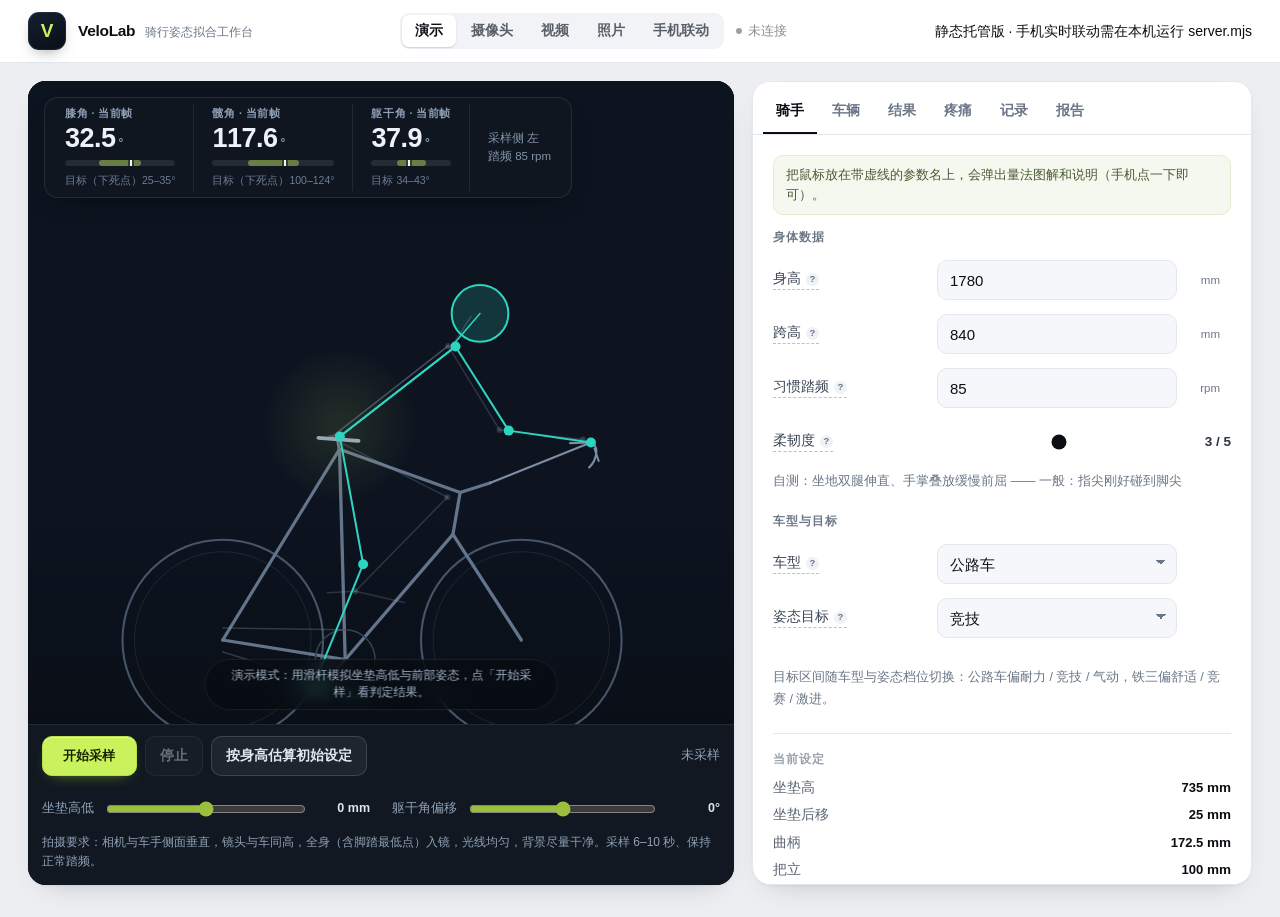
==== index.html @ 3d5779b5 "VeloLab static: favicon and social meta" ====
<!doctype html>
<html lang="zh-CN">
<head>
<meta charset="utf-8">
<meta name="viewport" content="width=device-width, initial-scale=1, viewport-fit=cover">
<meta name="theme-color" content="#0b0f14">
<title>VeloLab · 骑行姿态拟合工作台</title>
<meta name="description" content="VeloLab：骑行姿态拟合工作台。演示 / 摄像头 / 视频 / 照片四种测量，膝角髋角躯干角判定，坐垫与把位调整建议，疼痛定位、记录趋势与可打印报告。">
<meta property="og:title" content="VeloLab · 骑行姿态拟合工作台">
<meta property="og:description" content="把 MyVeloFit / Posely / PedalPro 的思路做成一个能自己用的网页：量角度、给毫米级调整建议、出报告。">
<meta property="og:type" content="website">
<link rel="icon" href="./assets/favicon.svg" type="image/svg+xml">
<link rel="stylesheet" href="./assets/style.css">
<link rel="stylesheet" href="./assets/ui.css">
</head>
<body>
<header class="topbar">
  <div class="brand">
    <div class="brand-mark">V</div>
    <div class="brand-text">
      <h1>VeloLab<span>骑行姿态拟合工作台</span></h1>
    </div>
  </div>
  <div class="topbar-right">
    <div class="mode-switch" role="tablist" aria-label="测量模式">
      <button class="mode-btn active" data-mode="demo">演示</button>
      <button class="mode-btn" data-mode="camera">摄像头</button>
      <button class="mode-btn" data-mode="video">视频</button>
      <button class="mode-btn" data-mode="photo">照片</button>
      <button class="mode-btn" data-mode="phone">手机联动</button>
    </div>
    <div class="link-state" id="link-state" title="手机联动连接状态"><i></i><span>未连接</span></div>
  </div>
  <span class="pages-badge" id="pages-badge">静态托管版 · 手机实时联动需在本机运行 server.mjs</span>
</header>

<main class="layout">
  <section class="stage-col">
    <div class="stage">
      <div class="stage-inner">
        <video id="video" playsinline muted></video>
        <canvas id="overlay"></canvas>
        <div class="hud" id="hud">
          <div class="hud-card" id="hud-knee-card" data-tip="angleKnee">
            <span class="hud-k">膝角 · 当前帧</span>
            <strong><b id="hud-knee">—</b><em>°</em></strong>
            <span class="hud-band" id="hud-knee-band"><i></i><u></u></span>
            <span class="hud-t" id="hud-knee-t">目标（下死点）25–35°</span>
          </div>
          <div class="hud-card" id="hud-hip-card" data-tip="angleHip">
            <span class="hud-k">髋角 · 当前帧</span>
            <strong><b id="hud-hip">—</b><em>°</em></strong>
            <span class="hud-band" id="hud-hip-band"><i></i><u></u></span>
            <span class="hud-t" id="hud-hip-t">目标（下死点）100–124°</span>
          </div>
          <div class="hud-card" id="hud-torso-card" data-tip="angleTorso">
            <span class="hud-k">躯干角 · 当前帧</span>
            <strong><b id="hud-torso">—</b><em>°</em></strong>
            <span class="hud-band" id="hud-torso-band"><i></i><u></u></span>
            <span class="hud-t" id="hud-torso-t">目标 34–43°</span>
          </div>
          <div class="hud-meta">
            <span id="hud-side">采样侧 —</span>
            <span id="hud-cad">踏频 —</span>
          </div>
        </div>
        <div class="stage-hint" id="stage-hint">演示模式：用滑杆模拟坐垫高低与前部姿态，点「开始采样」看判定结果。</div>
      </div>

      <div class="stage-bar">
        <div class="bar-left">
          <button id="btn-record" class="btn primary">开始采样</button>
          <button id="btn-stop" class="btn ghost" disabled>停止</button>
          <button id="btn-recommend" class="btn ghost">按身高估算初始设定</button>
          <span id="live-pill" class="live-pill" style="display:none"><i></i>自动实时分析</span>
          <span id="live-progress" class="live-progress" style="display:none">等待手机画面…</span>
          <button id="btn-live-save" class="btn ghost" style="display:none">保存本次记录</button>
        </div>
        <div id="record-status" class="rec-status">未采样</div>
      </div>

      <div class="mode-extras">
        <div id="demo-controls" class="demo-controls">
          <label class="slider-field">
            <span>坐垫高低</span>
            <input type="range" id="demo-saddle" min="-30" max="30" step="1" value="0">
            <b id="demo-saddle-val">0 mm</b>
          </label>
          <label class="slider-field">
            <span>躯干角偏移</span>
            <input type="range" id="demo-torso" min="-12" max="12" step="1" value="0">
            <b id="demo-torso-val">0°</b>
          </label>
        </div>

        <div id="photo-controls" class="mode-controls" style="display:none">
          <label class="btn file-btn">选择照片<input type="file" id="photo-file" accept="image/*" hidden></label>
          <button id="btn-photo-undo" class="btn ghost">撤销上一点</button>
          <button id="btn-photo-reset" class="btn ghost">重新标定</button>
          <span class="mode-tip">按顺序点：髋 → 膝 → 踝 → 肩 → 肘 → 腕（脚跟/脚尖可选）</span>
        </div>

        <div id="video-controls" class="mode-controls" style="display:none">
          <label class="btn file-btn">选择视频<input type="file" id="video-file" accept="video/*" hidden></label>
          <button id="btn-video-run" class="btn primary" disabled>开始分析视频</button>
          <span id="video-name" class="mode-tip">支持 mp4 / mov / webm，30 秒内的侧面拍摄最准</span>
          <div class="progress" id="video-progress" hidden><i id="video-progress-bar"></i></div>
        </div>

        <div id="phone-controls" class="mode-controls phone-controls" style="display:none">
          <div class="phone-pair">
            <div class="phone-url-wrap">
              <span class="phone-url-label">手机打开（同一 Wi-Fi）</span>
              <a id="phone-url" class="phone-url" href="#" target="_blank" rel="noopener">正在获取地址…</a>
            </div>
            <label class="btn file-btn">复制链接<input type="button" id="btn-phone-copy" hidden></label>
          </div>
          <div class="phone-hint">手机浏览器打开上面的地址（证书告警点「高级 → 继续访问」），允许摄像头后点开始推流，画面就会实时出现在这里。手机页右上「横屏」键会把页面转成横屏全屏；房间小时可以切 <b>4:3 画幅</b>（上下视野更多）。镜头下拉里若有 <b>超广角 / 0.5×</b> 就直接选，没有的话下面那行会告诉你是本机没暴露广角镜头，而不是按钮坏了。手机打不开？先在电脑上双击项目里的 <b>开启手机访问.bat</b> 并点「是」，再让手机重开链接。</div>
          <details class="help phone-help" open>
            <summary>它能识别什么、能测多准（先看这个再踩）</summary>
            <ul>
              <li><b>识别的是「关节点」，不是「动作」</b>：电脑端跑 MediaPipe PoseLandmarker，每帧输出 33 个 3D 关键点（髋、膝、踝、肩、肘、腕、脚跟、脚尖……），角度全部由这些点算出来。</li>
              <li><b>踩踏周期是算出来的</b>：膝盖角随踏板转一圈会「伸直到最直、再屈到最弯」，程序在时间轴上找这些波峰波谷，得到下死点/上死点、周期数和踏频（85rpm 时误差约 ±3rpm）。所以能识别「你正在踩」和「踩了几圈」，但不会识别踩踏姿势之外的动作。</li>
              <li><b>角度精度约 ±2–3°</b>：正侧面、整车入镜、光线均匀时最好；相机偏 10° 就会带来几度系统偏差。坐垫高度一次只建议动 5–10mm，动完重测，就是为了不放大这点误差。</li>
              <li><b>只有一侧</b>：单摄像头 2D，主要看得到靠镜头那条腿；两条腿在画面里重叠时可能跟错腿。左右不对称请分别拍左右各一次。</li>
              <li><b>不能测</b>：踩踏功率、足底压力、三维轨迹、关节受力；坐垫前后是方向性建议（±5mm 起），不是精确位移。</li>
              <li><b>怎么拍最准</b>：手机距车 2–3m、镜头与车架同高、整车（含脚最低点）入镜、正侧面、匀速 80–90rpm 踩 10 秒以上；别穿纯黑宽松裤，别逆光。</li>
            </ul>
          </details>
          <details class="help phone-help">
            <summary>手机打不开这个网址？按顺序排查</summary>
            <ol>
              <li><b>手机和电脑连的是同一个 Wi-Fi</b>（不能一个连 5G 一个连 4G，也不能用访客网络）。手机 Wi-Fi 详情里看 IP 是不是 192.168.3.x 开头。</li>
              <li><b>先测纯 HTTP</b>：手机浏览器打开 <a id="phone-ping" href="#" target="_blank" rel="noopener">诊断地址</a>，能看到 “VELOLAB PING OK” 说明网络通、只是 HTTPS 被拦；打不开就是防火墙或不在同一网段。</li>
              <li><b>放行防火墙（最常见的原因）</b>：如果电脑连的 Wi-Fi 被 Windows 判成「公用网络」，默认会拦掉一切外部连进来的端口，手机就会显示「网站暂时无法打开」。两种做法任选：<br>① 双击项目里的 <b>开启手机访问.bat</b>，在弹出窗口点「是」（推荐，只做一次）；<br>② 管理员 PowerShell 执行：<br><code>netsh advfirewall firewall add rule name="VeloLab-4173" dir=in action=allow protocol=TCP localport=4173</code></li>
              <li><b>证书告警要点「高级 → 继续访问」</b>，否则页面停在一张红警告页。iPhone 若提示「无法连接」而非证书警告，通常是第 3 步没放行。</li>
              <li>都不行就换条路：用「视频」模式拍一段再传，或直接在手机上用摄像头录 10 秒后丢进电脑分析。</li>
            </ol>
          </details>
        </div>
      </div>

      <p class="stage-note">
        拍摄要求：相机与车手侧面垂直，镜头与车同高，全身（含脚踏最低点）入镜，光线均匀，背景尽量干净。采样 6–10 秒、保持正常踏频。
      </p>
    </div>
  </section>

  <aside class="panel">
    <nav class="tabs" role="tablist">
      <button class="tab active" data-pane="rider">骑手</button>
      <button class="tab" data-pane="bike">车辆</button>
      <button class="tab" data-pane="result">结果</button>
      <button class="tab" data-pane="pain">疼痛</button>
      <button class="tab" data-pane="history">记录</button>
      <button class="tab" data-pane="report">报告</button>
    </nav>

    <div class="pane active" id="pane-rider">
      <p class="tip-lead">把鼠标放在带虚线的参数名上，会弹出量法图解和说明（手机点一下即可）。</p>
      <fieldset>
        <legend>身体数据</legend>
        <div class="field"><label for="rider-height" data-tip="height">身高</label><div class="input"><input id="rider-height" type="number" step="5" data-rider="height"><span class="u">mm</span></div></div>
        <div class="field"><label for="rider-inseam" data-tip="inseam">跨高</label><div class="input"><input id="rider-inseam" type="number" step="5" data-rider="inseam"><span class="u">mm</span></div></div>
        <div class="field"><label for="rider-cadence" data-tip="cadence">习惯踏频</label><div class="input"><input id="rider-cadence" type="number" step="1" min="50" max="130" data-rider="cadence"><span class="u">rpm</span></div></div>
        <div class="field"><label for="rider-flexibility" data-tip="flexibility">柔韧度</label><div class="input range-input"><input id="rider-flexibility" type="range" min="1" max="5" step="1" data-rider="flexibility"><b id="flex-val">3 / 5</b></div></div>
        <p class="hint" id="flex-desc">自测：坐地双腿伸直，手掌叠放缓慢前屈，看指尖能到哪。</p>
      </fieldset>

      <fieldset>
        <legend>车型与目标</legend>
        <div class="field"><label for="rider-discipline" data-tip="discipline">车型</label><div class="input"><select id="rider-discipline" data-rider="discipline"></select></div></div>
        <div class="field"><label for="rider-position" data-tip="position">姿态目标</label><div class="input"><select id="rider-position" data-rider="position"></select></div></div>
      </fieldset>
      <p class="hint">目标区间随车型与姿态档位切换：公路车偏耐力 / 竞技 / 气动，铁三偏舒适 / 竞赛 / 激进。</p>
      <div class="setup-sum">
        <h3>当前设定</h3>
        <dl>
          <div><dt>坐垫高</dt><dd><span id="sum-saddle">735</span> mm</dd></div>
          <div><dt>坐垫后移</dt><dd><span id="sum-setback">25</span> mm</dd></div>
          <div><dt>曲柄</dt><dd><span id="sum-crank">172.5</span> mm</dd></div>
          <div><dt>把立</dt><dd><span id="sum-stem">100</span> mm</dd></div>
          <div><dt>垫圈</dt><dd><span id="sum-spacers">20</span> mm</dd></div>
          <div><dt>把横落差</dt><dd><span id="sum-drop">128</span> mm</dd></div>
        </dl>
        <p class="hint">改动后点「开始采样」重新测量；单次调整建议不超过 10mm。</p>
      </div>

      <details class="help">
        <summary>柔韧度 1–5 的判定标准</summary>
        <ol>
          <li><b>1 僵硬</b>：指尖离脚尖还有 10cm 以上，前屈时腰背明显拱起。</li>
          <li><b>2 偏紧</b>：指尖距脚尖 0–10cm。</li>
          <li><b>3 一般</b>：指尖刚好碰到脚尖。</li>
          <li><b>4 较好</b>：指根（掌指关节）碰到脚尖。</li>
          <li><b>5 柔韧</b>：掌心贴地，或胸口能贴到大腿。</li>
        </ol>
        <p>档位只影响目标区间：柔韧度每低一档，髋角与躯干角目标各放宽约 3°（更直立），把位建议也更保守。不确定就填 3。</p>
      </details>

      <details class="help">
        <summary>身高 / 跨高 / 踏频 怎么量</summary>
        <ul>
          <li><b>身高</b>：赤脚靠墙，脚跟并拢，量到头顶。</li>
          <li><b>跨高</b>：赤脚靠墙，两腿夹一本硬皮书，书脊上提至紧贴会阴（有明显抵住感但不疼），量书脊上沿到地面的垂直距离。这决定坐垫高，量错会整体偏 10mm 以上。</li>
          <li><b>习惯踏频</b>：平时骑行习惯的转速，没有记录就填 85 rpm。</li>
        </ul>
      </details>
    </div>

    <div class="pane" id="pane-bike">
      <p class="tip-lead">带虚线的参数名可以悬停查看量法图解；不清楚就留空，程序按身高/跨高补估算。</p>
      <fieldset>
        <legend>车辆类型</legend>
        <div class="field"><label for="bike-type" data-tip="bikeType">车种</label><div class="input"><select id="bike-type" data-bike="type">
          <option value="road">公路车（弯把）</option>
          <option value="tri">铁三 / 计时车（休息把）</option>
        </select></div></div>
        <p class="hint" id="bike-warn">车种与「骑手 → 车型」是同一个设定：改一边另一边会跟着变，否则目标区间和你的车会对不上。</p>
      </fieldset>
      <fieldset id="fs-road">
        <legend>车架与操控</legend>
        <div class="field"><label data-tip="frameStack">车架 Stack</label><div class="input"><input type="number" step="1" placeholder="留空=估算" data-bike="frameStack"><span class="u">mm</span></div></div>
        <div class="field"><label data-tip="frameReach">车架 Reach</label><div class="input"><input type="number" step="1" placeholder="留空=估算" data-bike="frameReach"><span class="u">mm</span></div></div>
        <div class="field"><label data-tip="stemLength">把立长度</label><div class="input"><input type="number" step="5" placeholder="留空=估算" data-bike="stemLength"><span class="u">mm</span></div></div>
        <div class="field"><label data-tip="stemAngle">把立角度</label><div class="input"><input type="number" step="1" placeholder="常见 -6" data-bike="stemAngle"><span class="u">°</span></div></div>
        <div class="field"><label data-tip="spacers">垫圈总高</label><div class="input"><input type="number" step="5" placeholder="把立下方垫圈之和" data-bike="spacers"><span class="u">mm</span></div></div>
        <div class="field"><label data-tip="barReach">把横 Reach</label><div class="input"><input type="number" step="1" placeholder="弯把前伸 70–90" data-bike="barReach"><span class="u">mm</span></div></div>
        <div class="field"><label data-tip="barDrop">把横 Drop</label><div class="input"><input type="number" step="1" placeholder="弯把下沉 120–145" data-bike="barDrop"><span class="u">mm</span></div></div>
      </fieldset>
      <fieldset>
        <legend>坐垫与传动</legend>
        <div class="field"><label data-tip="saddleHeight">坐垫高（BB→面）</label><div class="input"><input type="number" step="1" placeholder="留空=跨高×0.883" data-bike="saddleHeight"><span class="u">mm</span></div></div>
        <div class="field"><label data-tip="saddleSetback">坐垫后移（BB→鼻尖）</label><div class="input"><input type="number" step="1" placeholder="留空=估算" data-bike="saddleSetback"><span class="u">mm</span></div></div>
        <div class="field"><label data-tip="crankLength">曲柄长度</label><div class="input"><input type="number" step="2.5" placeholder="留空=按身高" data-bike="crankLength"><span class="u">mm</span></div></div>
        <div class="field"><label data-tip="pedalType">脚踏类型</label><div class="input"><select data-bike="pedalType">
          <option value="road">公路锁踏</option><option value="mtb">山地锁踏</option><option value="flat">平踏</option>
        </select></div></div>
      </fieldset>
      <fieldset id="fs-tri">
        <legend>铁三休息把</legend>
        <div class="field"><label data-tip="padStack">垫面高（BB→垫顶）</label><div class="input"><input type="number" step="1" placeholder="留空=估算" data-bike="padStack"><span class="u">mm</span></div></div>
        <div class="field"><label data-tip="padReach">垫中心前后（BB→垫中心）</label><div class="input"><input type="number" step="1" placeholder="留空=估算" data-bike="padReach"><span class="u">mm</span></div></div>
      </fieldset>

      <details class="help">
        <summary>坐垫高、后移、落差怎么量</summary>
        <ul>
          <li><b>坐垫高（BB→坐垫顶面）</b>：沿座管（或座管延长线）从中轴中心量到坐垫表面中心，不是量到坐垫最高点，也不是垂直高度。留空则按跨高 × 0.883 估算。</li>
          <li><b>坐垫后移（BB→鼻尖）</b>：以中轴为基准，过中轴拉一条铅垂线（挂个螺帽当垂线），量坐垫<b>鼻尖</b>到这条线的水平距离，坐垫在后方就是正数。<br>要知道该移多少，不必先猜：骑起来看两个数——① 下死点膝角；② 3 点钟方向时，胫骨粗隆（膝下方那块凸起）的铅垂线应落在踏轴前后 ±10mm。程序说「后移 5mm」时，移动坐垫夹块在导轨上的量再重测即可。</li>
          <li><b>坐垫→把横落差（bar drop）</b>：坐垫顶面与上把顶面的高度差。车靠墙摆正，卷尺分别量两个面到地面的高度相减；70mm 左右舒适，120mm 以上偏竞技。</li>
          <li><b>把横 Reach</b>：把立前端中心到上把（hoods）前缘的水平距离，弯把常见 70–90mm。</li>
          <li><b>把横 Drop</b>：上把顶面到下把最低点的垂直落差，常见 120–145mm。</li>
          <li><b>把立角度</b>：把立相对水平的夹角，常见 -6°，气动款 -17°。这个值只用于报告里的文字，不影响角度判定。</li>
          <li><b>垫圈总高</b>：把立下方所有垫圈相加，公路车常见 10–40mm，铁三车常见 0–30mm，原厂没动过就量一下或先填 20。</li>
          <li><b>铁三垫面高 / 垫中心前后</b>：中轴到休息把垫面顶部的垂直高度、中轴垂线到垫面中心的水平距离（前为正），常见 600–680mm / 400–500mm。</li>
        </ul>
        <p>不清楚就<b>留空</b>：程序会按你的身高/跨高补一个估算值（输入框显示灰字「估算 …」），并在判定里标注。只有「坐垫高」和「曲柄长」真正参与角度换算（曲柄用于像素标定），其余字段只影响建议文案与报告。</p>
      </details>
    </div>

    <div class="pane" id="pane-result">
      <div id="result-body" class="empty">
        <div class="empty-state">
          <div class="empty-icon">◎</div>
          <h3>还没有采样结果</h3>
          <p>选一种测量模式并采样 6–10 秒，或载入一张侧面照片，这里会给出角度判定和毫米级调整建议。</p>
        </div>
      </div>
      <div class="row" id="result-actions" style="display:none">
        <button id="btn-save-record" class="btn primary">保存为记录</button>
        <button id="btn-print" class="btn ghost">打印报告</button>
        <button id="btn-md" class="btn ghost">导出 Markdown</button>
        <button id="btn-json" class="btn ghost">导出 JSON</button>
      </div>
    </div>

    <div class="pane" id="pane-pain">
      <p class="hint">点下面人体上的位置，可以多选。程序把疼痛位置和本次实测角度对上，给出可执行的调整方向。</p>
      <div id="pain-map" class="pain-map"></div>
      <div id="pain-result"></div>
    </div>

    <div class="pane" id="pane-history">
      <div class="row">
        <button id="btn-save-record2" class="btn primary">保存本次为记录</button>
        <select id="trend-key" class="mini-select">
          <option value="knee">趋势：下死点膝角</option>
          <option value="hip">趋势：下死点髋角</option>
          <option value="torso">趋势：躯干角</option>
        </select>
        <button id="btn-clear-history" class="btn ghost">清空</button>
      </div>
      <canvas id="trend" height="140"></canvas>
      <h3 class="sub">与上一次对比</h3>
      <div id="history-compare"></div>
      <h3 class="sub">历史记录</h3>
      <div id="history-body"></div>
    </div>

    <div class="pane" id="pane-report">
      <div id="report-body"></div>
      <div class="row"><button id="btn-print2" class="btn primary">打印 / 另存 PDF</button></div>
    </div>
  </aside>
</main>

<div id="tip" class="tip" role="tooltip"></div>
<script type="module" src="./src/app.js"></script>
</body>
</html>
---- assets/style.css ----
:root{
  --bg:#eceef2; --surface:#fff; --surface-2:#f6f7fa; --surface-3:#eef1f5;
  --ink:#0b0f14; --ink-2:#2b3543; --muted:#6b7686; --line:#e3e7ee;
  --lime:#c9f25c; --lime-ink:#1c2a06;
  --ok:#0b7a43; --ok-bg:#e7f7ee; --warn:#8a5400; --warn-bg:#fdf3e2; --bad:#c2413b; --bad-bg:#fdecec;
  --stage:#0a0e13; --stage-2:#111821; --stage-line:rgba(255,255,255,.08);
  --radius:18px; --radius-sm:12px; --radius-xs:9px;
  --shadow:0 1px 2px rgba(11,15,20,.05), 0 12px 28px -18px rgba(11,15,20,.28);
  --font:-apple-system,BlinkMacSystemFont,"Segoe UI","PingFang SC","Hiragino Sans GB","Microsoft YaHei",sans-serif;
  --mono:"SF Mono",ui-monospace,"JetBrains Mono",Menlo,Consolas,monospace;
}
*{box-sizing:border-box}
html,body{margin:0}
body{
  font-family:var(--font); background:var(--bg); color:var(--ink);
  -webkit-font-smoothing:antialiased; text-rendering:optimizeLegibility;
  font-size:14px; line-height:1.5;
}
h1,h2,h3,h4,p{margin:0}
button,input,select{font-family:inherit;font-size:inherit;color:inherit}
a{color:#1a56db;text-decoration:none}

/* ---------- 顶栏 ---------- */
.topbar{
  position:sticky; top:0; z-index:30;
  display:flex; align-items:center; justify-content:space-between; gap:16px;
  padding:12px clamp(14px,3vw,28px);
  background:#fff; backdrop-filter:saturate(1.4) blur(14px);
  border-bottom:1px solid var(--line);
}
.brand{display:flex;align-items:center;gap:12px;min-width:0}
.brand-mark{
  width:38px;height:38px;border-radius:11px;flex:0 0 auto;
  background:linear-gradient(150deg,#132033,#0a0e13);
  color:var(--lime); font-weight:800; font-size:19px;
  display:grid;place-items:center; letter-spacing:-.02em;
  box-shadow:inset 0 0 0 1px rgba(255,255,255,.08), 0 6px 16px -8px rgba(11,15,20,.6);
}
.brand h1{font-size:19px;font-weight:750;letter-spacing:-.02em;display:flex;align-items:baseline;gap:10px;white-space:nowrap}
.brand h1 span{font-size:12px;font-weight:500;color:var(--muted);letter-spacing:0}
.topbar-right{display:flex;align-items:center;gap:12px;min-width:0}
.mode-switch{
  display:flex;gap:2px;padding:2px;border-radius:9px;background:#f1f3f7;
  overflow-x:auto; scrollbar-width:none; max-width:100%;
}
.mode-switch::-webkit-scrollbar{display:none}
.mode-btn{
  border:0;background:transparent;color:#5a6068;font-weight:600;font-size:12.5px;
  padding:6px 12px;border-radius:7px;cursor:pointer;white-space:nowrap;transition:.16s;
}
.mode-btn:hover{color:var(--ink-2)}
.mode-btn.active{background:var(--surface);color:var(--ink);box-shadow:0 1px 2px rgba(11,15,20,.12),0 1px 0 rgba(11,15,20,.04)}
.link-state{display:flex;align-items:center;gap:6px;font-size:12.5px;color:#8a9098;white-space:nowrap}
.link-state i{width:6px;height:6px;border-radius:50%;background:#9aa1ab;display:block}
.link-state.on i{background:var(--ok);box-shadow:0 0 0 3px rgba(15,157,88,.16)}
.link-state.on{color:var(--ok)}

/* ---------- 布局 ---------- */
.layout{
  display:grid; grid-template-columns:minmax(0,1.94fr) minmax(380px,460px);
  gap:18px; padding:18px clamp(14px,3vw,28px) 32px; align-items:stretch;
  max-width:1680px; margin:0 auto; min-height:calc(100vh - 76px);
}
@media (max-width:1080px){
  .layout{grid-template-columns:1fr; gap:14px; min-height:0}
}

/* ---------- 舞台 ---------- */
.stage-col{display:flex;min-width:0}
.stage{
  background:var(--stage); border-radius:var(--radius); overflow:hidden;
  box-shadow:var(--shadow), inset 0 0 0 1px rgba(255,255,255,.06);
  display:flex; flex-direction:column; width:100%;
}
.stage-inner{
  position:relative; aspect-ratio:16/9; width:100%; flex:1 1 auto; min-height:420px;
  background:
    radial-gradient(120% 90% at 50% 0%, #1a2433 0%, #0d131b 55%, #080b10 100%);
  overflow:hidden;
}
.stage-inner::after{
  content:""; position:absolute; inset:0; pointer-events:none;
  background-image:linear-gradient(rgba(255,255,255,.018) 1px,transparent 1px),
    linear-gradient(90deg,rgba(255,255,255,.018) 1px,transparent 1px);
  background-size:44px 44px;
  mask-image:radial-gradient(90% 80% at 50% 55%,#000 20%,transparent 100%);
}
#video,#overlay{position:absolute;inset:0;width:100%;height:100%;display:block}
#video{object-fit:contain;opacity:.0;transition:opacity .3s}
body.camera-mode #video,body.phone-mode #video{opacity:1}
#overlay{z-index:2}
.photo-mode #overlay{cursor:crosshair}

.hud{
  position:absolute;z-index:3;left:16px;top:16px;display:flex;align-items:center;
  max-width:calc(100% - 32px); padding:6px 2px; border-radius:14px;
  background:rgba(17,24,33,.82); border:1px solid rgba(255,255,255,.09);
  backdrop-filter:blur(14px); box-shadow:0 10px 30px -18px rgba(0,0,0,.9);
}
.hud-card{
  display:flex; flex-direction:column; gap:1px; padding:2px 18px; transition:.2s;
  border-right:1px solid rgba(255,255,255,.08);
}
.hud-card strong{display:flex;align-items:baseline;gap:1px;font-variant-numeric:tabular-nums;color:#eef4ff;font-size:26px;font-weight:700;letter-spacing:-.02em;line-height:1.12}
.hud-card strong em{font-style:normal;font-size:12px;font-weight:600;color:#8fa0b6;margin-left:2px}
.hud-card .hud-k{font-size:10.5px;letter-spacing:.05em;color:#8fa0b6;text-transform:uppercase;font-weight:600}
.hud-card .hud-t{font-size:10.5px;color:#6d7d93;font-variant-numeric:tabular-nums}
.hud-card strong b{color:#eef2f8}
.hud-card.ok strong b{color:#eef2f8}
.hud-card.warn strong b{color:#ffb340}
.hud-card.bad strong b{color:#ff6b6b}
.hud-band{position:relative;height:6px;border-radius:3px;background:rgba(255,255,255,.09);margin:6px 0 6px;overflow:hidden}
.hud-band i{position:absolute;top:0;bottom:0;border-radius:3px;background:rgba(201,242,92,.42)}
.hud-band u{position:absolute;top:-2px;width:2px;height:10px;border-radius:1px;background:#f2f6fc;transform:translateX(-1px);box-shadow:0 0 0 2px rgba(10,14,19,.55)}
.hud-card.warn .hud-band u{background:#ffb340}
.hud-meta{display:flex;flex-direction:column;justify-content:center;gap:2px;padding:0 18px;font-size:10.5px;color:#8394a9;line-height:1.45}
.stage-badge{
  position:absolute;z-index:3;right:14px;top:14px;font-size:10.5px;font-weight:700;letter-spacing:.09em;
  text-transform:uppercase;color:#c9d5e6;background:rgba(255,255,255,.07);
  border:1px solid rgba(255,255,255,.12);border-radius:999px;padding:5px 10px;backdrop-filter:blur(8px);
}
.stage-hint{
  position:absolute;z-index:3;left:50%;bottom:14px;transform:translateX(-50%);
  max-width:min(560px,calc(100% - 28px));text-align:center;
  font-size:11.5px;line-height:1.5;color:#a8b6c9;background:rgba(8,12,17,.62);
  border:1px solid rgba(255,255,255,.08);border-radius:999px;padding:7px 14px;
  backdrop-filter:blur(10px);
}

.stage-bar{
  display:flex;align-items:center;justify-content:space-between;gap:12px;flex-wrap:wrap;
  padding:11px 14px;background:var(--stage-2);border-top:1px solid var(--stage-line);
}
.bar-left{display:flex;gap:8px;flex-wrap:wrap}
.rec-status{font-size:12px;color:#8fa0b6;font-variant-numeric:tabular-nums}
.mode-extras{padding:0 14px;background:var(--stage-2)}
.demo-controls{display:grid;grid-template-columns:1fr 1fr;gap:6px 22px;padding:12px 0 14px}
.slider-field{display:grid;grid-template-columns:auto 1fr auto;align-items:center;gap:10px;font-size:11.5px;color:#8fa0b6}
.slider-field b{font-variant-numeric:tabular-nums;color:#dce6f4;font-weight:600;min-width:52px;text-align:right}
.demo-controls input[type=range]{accent-color:#9bbf3d}
.mode-controls{display:flex;align-items:center;gap:8px;flex-wrap:wrap;padding:12px 0;border-top:1px solid rgba(255,255,255,.05)}
.mode-tip{font-size:11.5px;color:#7c8ba1}
.phone-controls{flex-direction:column;align-items:stretch;gap:10px}
.phone-pair{display:flex;gap:10px;align-items:stretch;flex-wrap:wrap}
.phone-url-wrap{flex:1 1 260px;background:rgba(255,255,255,.04);border:1px solid rgba(255,255,255,.09);border-radius:12px;padding:9px 12px;display:flex;flex-direction:column;gap:2px}
.phone-url-label{font-size:10.5px;letter-spacing:.05em;text-transform:uppercase;color:#7c8ba1;font-weight:600}
.phone-url{font-family:var(--mono);font-size:13px;color:var(--lime);word-break:break-all}
.phone-hint{font-size:11.5px;color:#7c8ba1;line-height:1.6}
.progress{height:5px;border-radius:99px;background:rgba(255,255,255,.1);overflow:hidden;flex:1 1 160px}
.progress i{display:block;height:100%;width:0;background:var(--lime);border-radius:99px;transition:width .2s}
.stage-note{margin:0;padding:0 14px 14px;background:var(--stage-2);font-size:11px;color:#8fa0b6;line-height:1.6}

/* ---------- 按钮 ---------- */
.btn{
  display:inline-flex;align-items:center;justify-content:center;gap:6px;
  border:1px solid var(--line); background:var(--surface); color:var(--ink);
  font-size:12.5px; font-weight:600; padding:8px 14px; border-radius:10px;
  cursor:pointer; transition:.15s; white-space:nowrap; min-height:34px;
}
.btn:hover{background:var(--surface-2);border-color:#d5dbe4}
.btn:active{transform:translateY(1px)}
.btn:disabled{opacity:.42;cursor:not-allowed;transform:none}
.btn.primary{
  background:var(--lime);border-color:#b7e04a;color:#182400;
  box-shadow:inset 0 1px 0 #e2faa6, 0 6px 16px -10px rgba(150,200,40,.9);
}
.btn.primary:hover{background:#bde94c;border-color:#a9d63c}
.btn.ghost{background:rgba(255,255,255,.06);border-color:rgba(255,255,255,.14);color:#dfe8f4}
.btn.ghost:hover{background:rgba(255,255,255,.11)}
.file-btn{position:relative}
.stage-bar .btn{min-height:36px}
.stage-bar .btn.primary{min-height:40px;padding:0 20px;font-size:13px;letter-spacing:.01em}

/* ---------- 右侧面板 ---------- */
.panel{
  background:var(--surface); border:1px solid var(--line); border-radius:var(--radius);
  box-shadow:var(--shadow); overflow:hidden; position:sticky; top:78px;
  max-height:calc(100vh - 96px); display:flex; flex-direction:column;
}
@media (max-width:1080px){ .panel{position:static;max-height:none} }
.tabs{
  display:flex;gap:2px;padding:8px 10px 0;border-bottom:1px solid var(--line);
  overflow-x:auto;scrollbar-width:none;background:var(--surface);
}
.tabs::-webkit-scrollbar{display:none}
.tab{
  border:0;background:transparent;padding:11px 12px;font-size:13px;font-weight:600;
  color:var(--muted);cursor:pointer;border-bottom:2px solid transparent;transition:.15s;white-space:nowrap;
}
.tab:hover{color:var(--ink-2)}
.tab.active{color:var(--ink);border-bottom-color:var(--ink)}
.pane{display:none;padding:18px 20px 24px;overflow-y:auto;flex:1}
.pane.active{display:block}
fieldset{border:0;padding:0;margin:0 0 20px}
legend{font-size:11px;font-weight:700;letter-spacing:.08em;text-transform:uppercase;color:var(--muted);padding:0 0 9px}
.field{display:grid;grid-template-columns:150px minmax(0,1fr);align-items:center;gap:12px;margin-bottom:4px;min-height:52px}
.field > label{font-size:12.5px;color:var(--ink-2);font-weight:500}
.input{position:relative;display:flex;align-items:center}
.input input,.input select{
  width:100%;max-width:240px;height:36px;border:1px solid var(--line);border-radius:10px;
  background:var(--surface-2);padding:0 44px 0 11px;font-size:13px;
  font-variant-numeric:tabular-nums;transition:.15s;appearance:none;
}
.input select{padding-right:26px;background-image:linear-gradient(45deg,transparent 50%,var(--muted) 50%),linear-gradient(135deg,var(--muted) 50%,transparent 50%);background-position:calc(100% - 15px) 15px,calc(100% - 10px) 15px;background-size:5px 5px,5px 5px;background-repeat:no-repeat}
.input input:hover,.input select:hover{border-color:#d3dae4}
.input input:focus,.input select:focus{outline:none;border-color:var(--ink);background:#fff;box-shadow:0 0 0 3px rgba(11,15,20,.07)}
.input .u{position:absolute;right:11px;font-size:11px;color:var(--muted);pointer-events:none;font-variant-numeric:tabular-nums}
.range-input{display:grid;grid-template-columns:1fr auto;gap:8px;align-items:center}
.range-input input[type=range]{height:auto;border:0;background:transparent;padding:0;accent-color:var(--ink)}
.range-input b{font-size:12px;font-weight:600;color:var(--ink-2);min-width:34px;text-align:right;font-variant-numeric:tabular-nums}
.hint{font-size:11.5px;color:var(--muted);line-height:1.65;margin:2px 0 0}
.input input.est{border-style:dashed;border-color:#c9d2de;background:#fbfcfe}
.input input::placeholder{color:#a8b2c0;font-size:11.5px}
.help{margin:18px 0 0;border-top:1px solid var(--line);padding-top:12px}
.help>summary{cursor:pointer;font-size:12px;font-weight:650;color:var(--ink-2);list-style:none;display:flex;align-items:center;gap:6px}
.help>summary::-webkit-details-marker{display:none}
.help>summary::before{content:"?";display:inline-grid;place-items:center;width:15px;height:15px;border-radius:50%;border:1px solid #c9d2de;font-size:9.5px;font-weight:700;color:#78849a;flex:0 0 auto}
.help[open]>summary::before{background:var(--ink);border-color:var(--ink);color:#fff}
.help>summary:hover{color:var(--ink)}
.help ol,.help ul{margin:10px 0 0;padding-left:18px;font-size:11.5px;line-height:1.8;color:#5b6572}
.help li{margin-bottom:5px}
.help li b{color:var(--ink-2);font-weight:650}
.help p{font-size:11.5px;line-height:1.7;color:#6b7686;margin:8px 0 0}
.help code{display:inline-block;font-family:var(--mono);font-size:10.5px;background:#f2f5f9;border:1px solid var(--line);border-radius:5px;padding:1px 5px;margin:2px 0;word-break:break-all;color:#3b4654}
.phone-help{margin:4px 0 0;border-top:0;padding-top:0}
.phone-help>summary{color:#8fa0b6;font-size:11.5px}
.setup-sum{margin-top:22px;padding-top:16px;border-top:1px solid var(--line)}
.setup-sum h3{font-size:10.5px;font-weight:700;letter-spacing:.08em;text-transform:uppercase;color:#9aa1ab;margin-bottom:10px}
.setup-sum dl{margin:0 0 10px;display:grid;gap:7px}
.setup-sum dl>div{display:flex;justify-content:space-between;align-items:baseline;font-size:12.5px}
.setup-sum dt{color:#5b6572}
.setup-sum dd{margin:0;font-variant-numeric:tabular-nums;color:var(--ink);font-weight:600}
.setup-sum dd span{font-size:13px}
.sub{font-size:11px;font-weight:700;letter-spacing:.08em;text-transform:uppercase;color:var(--muted);margin:20px 0 10px}

/* ---------- 结果 ---------- */
.empty-state{text-align:center;padding:38px 16px;color:var(--muted)}
.empty-icon{font-size:26px;color:#c3ccd8;margin-bottom:10px}
.empty-state h3{font-size:14px;color:var(--ink-2);margin-bottom:6px;font-weight:650}
.empty-state p{font-size:12px;line-height:1.7;max-width:280px;margin:0 auto}
.verdict{
  border:1px solid var(--line);border-radius:14px;padding:14px 15px;margin-bottom:16px;
  background:linear-gradient(180deg,#fbfcfe,#f6f8fb);display:flex;gap:12px;align-items:flex-start;
}
.verdict .dot{width:9px;height:9px;border-radius:50%;margin-top:6px;flex:0 0 auto;background:var(--ok)}
.verdict.warn .dot{background:var(--warn)} .verdict.bad .dot{background:var(--bad)}
.verdict h3{font-size:13.5px;font-weight:700;margin-bottom:3px}
.verdict p{font-size:12px;color:var(--muted);line-height:1.6}
.verdict .conf{margin-left:auto;font-size:11px;color:var(--muted);white-space:nowrap;font-variant-numeric:tabular-nums}
.metric{
  border:1px solid var(--line);border-radius:13px;padding:12px 15px 14px;margin-bottom:7px;background:var(--surface);
}
.metric-head{display:flex;justify-content:space-between;align-items:baseline;gap:10px;margin-bottom:5px}
.metric-label{font-size:12.5px;font-weight:600;color:var(--ink-2)}
.metric-range{font-size:11px;color:var(--muted);font-variant-numeric:tabular-nums}
.metric-body{display:flex;align-items:center;gap:10px;margin-bottom:9px}
.metric-body strong{font-size:25px;font-weight:700;letter-spacing:-.02em;font-variant-numeric:tabular-nums;line-height:1}
.metric-body strong span{font-size:12px;font-weight:600;color:var(--muted);margin-left:2px;letter-spacing:0}
.pill{font-size:11px;font-weight:700;padding:3px 8px;border-radius:99px;letter-spacing:.01em}
.pill.ok{background:var(--ok-bg);color:var(--ok)}
.pill.high,.pill.warn{background:var(--warn-bg);color:var(--warn)}
.pill.low{background:var(--warn-bg);color:var(--warn)}
.pill.na{background:var(--surface-3);color:var(--muted)}
.pill.bad{background:var(--bad-bg);color:var(--bad)}
.track{position:relative;height:8px;border-radius:4px;background:#eef1f4}
.track .band{position:absolute;top:0;bottom:0;background:#cfe8d8}
.track .mark{position:absolute;top:-5px;width:3px;height:18px;border-radius:2px;background:#1b232c;transform:translateX(-1.5px);box-shadow:0 0 0 2px #fff}
.track .mark.bad{background:var(--bad)} .track .mark.warn{background:var(--warn)}
.metric-hint{font-size:11.5px;color:var(--muted);line-height:1.6;margin-top:8px}
.track-axis{display:flex;justify-content:space-between;font-size:10px;color:#9aa1ab;margin-top:4px;font-variant-numeric:tabular-nums}
.verdict .dot{display:none}
.verdict{padding:13px 15px}
.metric.off{border-color:rgba(217,59,59,.32);background:linear-gradient(180deg,#fff,#fdf4f4)}
.metric.off .metric-label::after{content:"偏离";font-size:10px;font-weight:700;color:#c2413b;margin-left:6px;vertical-align:middle}
.verdict.warn{border-left:3px solid #c98a12;background:linear-gradient(180deg,#fff,#fffaf0)}
.verdict.bad{border-left:3px solid #c2413b;background:linear-gradient(180deg,#fff,#fdf4f4)}
.item{
  display:flex;gap:11px;padding:12px 13px;border:1px solid var(--line);border-radius:13px;margin-bottom:8px;
  background:linear-gradient(180deg,#fff,#fbfcfe);
}
.item::before{content:"";width:3px;border-radius:3px;background:#dbe9b0;flex:0 0 auto;margin:2px 0}
.item .body{min-width:0;flex:1 1 auto}
.item .why .src{color:#a6b0c0;white-space:nowrap}
.item .part{font-size:13px;font-weight:650;display:flex;gap:8px;align-items:center;flex-wrap:wrap;margin-bottom:3px}
.item .amt{font-family:var(--mono);font-size:11.5px;font-weight:600;background:var(--lime);color:var(--lime-ink);border-radius:6px;padding:2px 7px}
.item .amt.zero{background:var(--surface-3);color:var(--muted)}
.item .why{font-size:11.5px;color:var(--muted);line-height:1.65}
.item .conf{font-size:10.5px;color:#a6b0c0;margin-left:auto;white-space:nowrap}
.notes{margin:6px 0 0;padding-left:18px;font-size:11.5px;color:var(--muted);line-height:1.7}
.row{display:flex;gap:8px;flex-wrap:wrap;margin-top:12px}
.diff-row{display:grid;grid-template-columns:1fr auto auto;gap:10px;align-items:center;padding:8px 0;border-bottom:1px dashed var(--line);font-size:12px}
.diff-row:last-child{border-bottom:0}
.diff-row .cur{font-variant-numeric:tabular-nums;font-weight:600}
.diff-row .est{font-variant-numeric:tabular-nums;color:var(--muted);font-size:11.5px}
.cmp-row{display:grid;grid-template-columns:1fr auto auto 58px;gap:10px;align-items:baseline;padding:9px 2px;border-bottom:1px dashed var(--line);font-size:12px}
.cmp-row:last-child{border-bottom:0}
.cmp-head{display:grid;grid-template-columns:1fr auto auto 58px;gap:10px;align-items:baseline;font-size:10px;letter-spacing:.06em;text-transform:uppercase;color:#9aa1ab;padding:0 0 6px;border-bottom:1px solid var(--line);margin-bottom:6px}
.cmp-head span:nth-child(2),.cmp-head span:nth-child(4){text-align:right}
.cmp-row .cmp-label{color:#5b6572}
.cmp-row .cmp-now{font-family:var(--mono);font-size:13px;font-variant-numeric:tabular-nums}
.cmp-row .cmp-before{font-size:11px;color:#6f7a8a;font-variant-numeric:tabular-nums}
.cmp-row .delta{justify-self:end;font-family:var(--mono);font-size:11.5px;font-variant-numeric:tabular-nums;color:var(--muted)}
.cmp-row .delta.up{color:var(--warn)}
.cmp-row .delta.down{color:var(--ok)}
.cmp-row .delta.flat{color:#6f7a8a}

/* ---------- 疼痛 ---------- */
.pain-map{display:grid;place-items:center;padding:18px 10px;margin:2px 0 14px;border:1px solid var(--line);border-radius:14px;background:linear-gradient(180deg,#fbfcfe,#f6f8fb)}
.pain-map svg{height:300px;width:auto;max-width:100%;touch-action:manipulation}
.body-map .bm-bone{stroke:#9fb0c6;stroke-width:3.6;fill:none;stroke-linecap:round;stroke-linejoin:round}
.body-map .bm-bike{stroke:#dbe2ec;stroke-width:1.8;fill:none;stroke-linecap:round}
.body-map .bm-saddle{stroke:#b6c2d2;stroke-width:3;fill:none;stroke-linecap:round}
.body-map .bm-hub{fill:#c9d3e0;stroke:none}
.body-map .bm-ground{stroke:#e8ecf2;stroke-width:1;stroke-dasharray:none}
.body-map .bm-head{fill:#dbe3ee;stroke:none}
.body-map .spot{fill:#fff;stroke:#7c8798;stroke-width:1.4;pointer-events:none;transition:.15s}
.body-map .spot.on{fill:var(--lime);stroke:#4b5a12;stroke-width:1.8}
.body-map .spot-hit{fill:transparent;cursor:pointer}
.body-map .spot-hit:hover + .spot,.body-map .spot-hit:focus + .spot{fill:#eaf7c6;stroke:#3f4a1c;stroke-width:1.8}
.body-map .spot-label{font-size:4.4px;fill:#28313d;font-weight:600;paint-order:stroke;stroke:#fff;stroke-width:1.1px;stroke-linejoin:round;pointer-events:none}
.body-map .spot-hit:hover{fill:rgba(11,15,20,.05)}
.pain-empty{font-size:12px;color:var(--muted);text-align:center;padding:6px 0 2px}
.pain-hit{border:1px solid var(--line);border-radius:13px;padding:12px 13px;margin-bottom:8px}
.pain-hit h4{font-size:12.5px;font-weight:700;margin-bottom:4px}
.pain-hit p{font-size:11.5px;color:var(--muted);line-height:1.65}
.pain-hit .fix{color:var(--ink-2);font-weight:600}

/* ---------- 记录 ---------- */
#trend{width:100%;height:140px;display:block;border:1px solid var(--line);border-radius:12px;background:var(--surface-2);margin:6px 0 4px}
.mini{font-size:12px;color:#6b7280;background:#fff;border:1px solid var(--line);border-radius:8px;padding:4px 10px;cursor:pointer}
.mini:hover{color:var(--ink);border-color:#cfd6e0}
.mini-select{height:34px;border:1px solid var(--line);border-radius:10px;background:var(--surface-2);padding:0 10px;font-size:12px;min-width:0}
.hist-row{display:grid;grid-template-columns:1fr auto;gap:6px 10px;border:1px solid var(--line);border-radius:12px;padding:10px 12px;margin-bottom:8px;font-size:12px}
.hist-meta{color:var(--muted);font-size:11px;display:flex;gap:8px;flex-wrap:wrap}
.hist-vals{grid-column:1/-1;display:flex;gap:12px;flex-wrap:wrap;font-variant-numeric:tabular-nums;color:var(--ink-2);font-size:11.5px}
.hist-act{display:flex;gap:6px;align-items:flex-start}
.hist-del{border:0;background:transparent;color:#c3ccd8;cursor:pointer;font-size:15px;line-height:1;padding:2px 4px;border-radius:6px}
.hist-del:hover{color:var(--bad);background:var(--bad-bg)}
.delta{font-size:11px;font-weight:600;font-variant-numeric:tabular-nums}
.delta.up{color:var(--warn)} .delta.down{color:var(--ok)} .delta.flat{color:var(--muted)}

/* ---------- 报告 ---------- */
.report{font-size:12px;color:var(--ink-2)}
.report h2{font-size:17px;letter-spacing:-.01em;margin-bottom:2px}
.report .sub2{color:var(--muted);font-size:11.5px;margin-bottom:14px}
.report table{width:100%;border-collapse:collapse;margin:6px 0 14px;font-size:11.5px}
.report th,.report td{text-align:left;padding:7px 8px;border-bottom:1px solid var(--line)}
.report th{font-size:10.5px;text-transform:uppercase;letter-spacing:.06em;color:var(--muted);font-weight:700}
.report td.num{font-variant-numeric:tabular-nums}
.report h3{font-size:11px;text-transform:uppercase;letter-spacing:.07em;color:var(--muted);margin:16px 0 6px}
.report ul{margin:0;padding-left:16px}
.report li{margin-bottom:4px;line-height:1.6}

/* ---------- 移动端 ---------- */
@media (max-width:720px){
  .topbar{padding:10px 14px;gap:8px;flex-wrap:wrap}
  .brand h1 span{display:none}
  .mode-switch{order:3;width:100%}
  .layout{padding:12px 12px 32px}
  .stage-inner{aspect-ratio:4/3}
  .hud{gap:6px;left:10px;top:10px}
  .hud-card{min-width:0;padding:7px 9px}
  .hud-card strong{font-size:20px}
  .stage-hint{bottom:10px;font-size:10.5px;padding:6px 10px}
  .field{grid-template-columns:1fr;gap:5px;margin-bottom:10px}
  .pane{padding:14px 14px 20px}
  .demo-controls{grid-template-columns:1fr}
}

.layout:has(#pane-report.active){grid-template-columns:minmax(0,1.5fr) minmax(540px,660px)}
.report td.num{text-align:right;font-variant-numeric:tabular-nums}
.report th.num{text-align:right}

@media print{
  @page{size:A4;margin:14mm 16mm}
  .topbar,.stage-col,.tabs,.pane:not(#pane-report),#result-actions,.row{display:none!important}
  html,body{background:#fff!important}
  .layout{display:block;padding:0;max-width:none}
  .panel{border:0;box-shadow:none;position:static;max-height:none;overflow:visible}
  #pane-report{display:block!important;padding:0}
}
---- assets/ui.css ----
/* 可读性层 + 参数说明浮层：放在 style.css 之后，覆盖字号与新增浮层样式 */

/* ---------- 字号与密度（整体放大，右侧表单优先） ---------- */
.brand-text h1 { font-size: 15.5px; }
.brand-text h1 span { font-size: 12px; }
.mode-btn { font-size: 13.5px; padding: 7px 13px; }
.link-state { font-size: 12.5px; }

.tabs { gap: 2px; }
.tab { font-size: 14px; padding: 12px 13px; }
.pane { padding: 20px 20px 28px; }
.legend, fieldset legend { font-size: 11.5px; letter-spacing: .08em; }

.field { grid-template-columns: 152px minmax(0, 1fr); align-items: center; min-height: 50px; margin-bottom: 4px; }
.field > label { font-size: 13.5px; line-height: 1.35; color: #3a4453; }
.field .input input,
.field .input select { height: 40px; font-size: 15px; padding: 0 12px; }
.field .input input[type="range"] { height: 26px; padding: 0; }
.field .input .u { font-size: 11.5px; }
#flex-val { font-size: 13.5px; }

.hint { font-size: 12.5px; line-height: 1.75; }
.help summary { font-size: 13px; }
.help li, .help p { font-size: 12.5px; line-height: 1.75; }
.help code { font-size: 11.5px; }

.setup-sum h3 { font-size: 12px; }
.setup-sum dt, .setup-sum dd { font-size: 13.5px; }

.mode-tip, .phone-hint, .stage-note { font-size: 12px; }
.slider-field span { font-size: 12.5px; }
.slider-field b { font-size: 12.5px; }
.rec-status { font-size: 12.5px; }
.btn { font-size: 13.5px; }

.hud-k { font-size: 11px; }
.hud-t { font-size: 11px; }
.hud strong b { font-size: 27px; }
.hud-meta { font-size: 11.5px; }

.sub { font-size: 12.5px; }
.item .part { font-size: 13.5px; }
.item .why { font-size: 12.5px; }
.item .act { font-size: 13px; }
.metric .k { font-size: 13px; }
.metric .v b { font-size: 26px; }
.metric .t, .metric .track-axis { font-size: 11.5px; }
.verdict h3 { font-size: 14px; }
.report { font-size: 13.5px; }
.report table { font-size: 13px; }

@media (min-width: 1081px) {
  .layout { grid-template-columns: minmax(0, 1.8fr) minmax(430px, 500px); }
}

/* ---------- 参数名：可悬停提示 ---------- */
.field > label[data-tip],
.hud-card[data-tip] { cursor: help; }
.field > label[data-tip] {
  border-bottom: 1px dashed rgba(11, 15, 20, .26);
  padding-bottom: 1px;
  width: fit-content;
}
.field > label[data-tip]::after {
  content: "?";
  display: inline-flex;
  align-items: center;
  justify-content: center;
  width: 13px;
  height: 13px;
  margin-left: 5px;
  border-radius: 50%;
  background: #eef1f6;
  color: #6b7686;
  font-size: 9.5px;
  font-weight: 700;
  vertical-align: 1px;
}
.field > label[data-tip]:hover { color: #0b0f14; border-bottom-color: #8fbf3f; }

.tip-lead {
  margin: 0 0 14px;
  padding: 9px 12px;
  border-radius: 10px;
  background: #f5f8ef;
  border: 1px solid #e4ecd2;
  color: #4a5a33;
  font-size: 12.5px;
  line-height: 1.6;
}

/* ---------- 浮层本体 ---------- */
.tip {
  position: fixed;
  z-index: 90;
  width: 328px;
  max-width: calc(100vw - 20px);
  max-height: calc(100vh - 24px);
  overflow: auto;
  padding: 14px 16px 13px;
  border-radius: 14px;
  border: 1px solid #e1e6ee;
  background: #fff;
  box-shadow: 0 20px 48px rgba(11, 15, 20, .2), 0 2px 6px rgba(11, 15, 20, .06);
  opacity: 0;
  visibility: hidden;
  transform: translateY(4px);
  transition: opacity .12s ease, transform .12s ease, visibility .12s;
  pointer-events: none;
}
.tip.on { opacity: 1; visibility: visible; transform: none; pointer-events: auto; }
.tip h4 {
  margin: 0 0 9px;
  font-size: 14px;
  line-height: 1.4;
  color: #0b0f14;
}
.tip-fig {
  margin: 0 0 10px;
  padding: 8px 6px;
  border-radius: 10px;
  border: 1px solid #eaeef5;
  background: #f8fafd;
}
.tip-svg { display: block; width: 100%; height: auto; }
.tip p {
  margin: 0 0 6px;
  font-size: 13px;
  line-height: 1.72;
  color: #37404d;
}
.tip p:last-child { margin-bottom: 0; }
.tip .tip-range {
  margin-top: 8px;
  padding-top: 8px;
  border-top: 1px dashed #e6eaf1;
  color: #6b7686;
  font-size: 12.5px;
}
@media (max-width: 640px) {
  .tip { width: 300px; }
}

/* 手机联动面板在深色舞台上，帮助文字要提亮，否则看不清 */
.phone-help > summary { color: #e2e9f2; font-size: 13px; }
.phone-help > summary::before { border-color: rgba(255, 255, 255, 0.35); color: #cdd8e6; }
.phone-help[open] > summary::before { background: #c9f25c; border-color: #c9f25c; color: #0c1424; }
.phone-help ul, .phone-help ol { color: #c8d3e0; font-size: 12.5px; line-height: 1.85; }
.phone-help li { margin-bottom: 7px; }
.phone-help li b, .phone-help p b { color: #ffffff; }
.phone-help p { color: #c8d3e0; }
.phone-help code {
  background: rgba(255, 255, 255, 0.09);
  border-color: rgba(255, 255, 255, 0.2);
  color: #eef3fa;
}
.phone-help a { color: #c9f25c; }

/* ---------- 手机联动：自动分析状态（替代被隐藏的「开始采样」） ---------- */
.live-pill {
  display: inline-flex;
  align-items: center;
  gap: 7px;
  height: 32px;
  padding: 0 12px;
  border-radius: 999px;
  background: rgba(201, 242, 92, 0.16);
  color: #dff6a8;
  font-size: 12.5px;
  font-weight: 600;
  white-space: nowrap;
}
.live-pill i {
  width: 7px;
  height: 7px;
  border-radius: 50%;
  background: #c9f25c;
  box-shadow: 0 0 0 3px rgba(201, 242, 92, 0.18);
  animation: livePulse 1.6s ease-in-out infinite;
}
@keyframes livePulse { 0%, 100% { opacity: 0.5; } 50% { opacity: 1; } }
.live-progress {
  display: inline-flex;
  align-items: center;
  font-size: 12.5px;
  color: #b9c6d4;
  white-space: nowrap;
}
@media (max-width: 900px) {
  .live-progress { white-space: normal; }
}
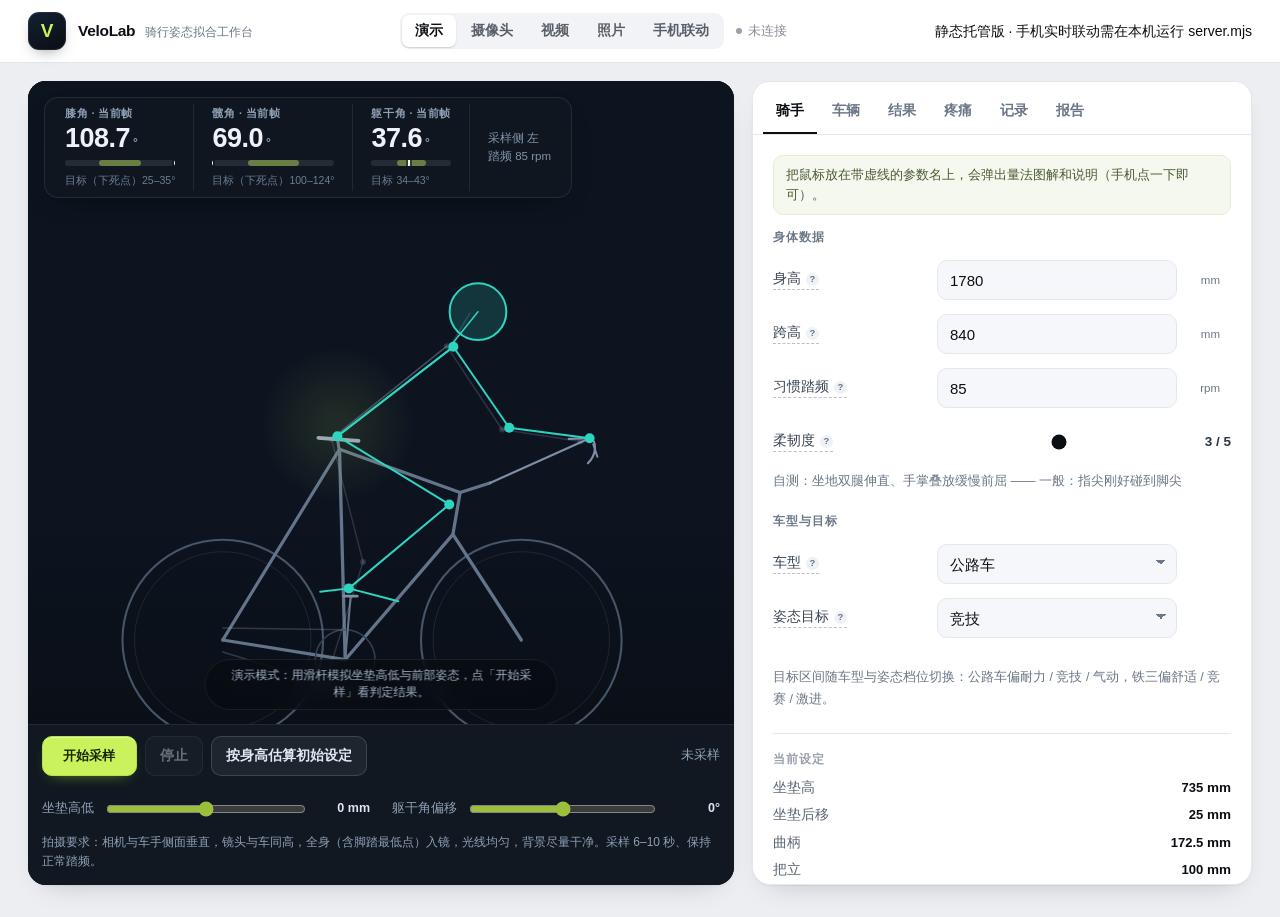
==== commit 54a83404: "Phone panel: short stable URL and launcher" ====
--- a/index.html
+++ b/index.html
@@ -115,6 +115,7 @@
             </div>
             <label class="btn file-btn">复制链接<input type="button" id="btn-phone-copy" hidden></label>
           </div>
+          <div class="phone-short">也可以只记这个：<code id="phone-short">https://&lt;电脑IP&gt;:4173/phone.html</code> — 房间码会自动同步，电脑重启换码也不用改链接；只有电脑的局域网 IP 变了才需要重新复制。</div>
           <div class="phone-hint">手机浏览器打开上面的地址（证书告警点「高级 → 继续访问」），允许摄像头后点开始推流，画面就会实时出现在这里。手机页右上「横屏」键会把页面转成横屏全屏；房间小时可以切 <b>4:3 画幅</b>（上下视野更多）。镜头下拉里若有 <b>超广角 / 0.5×</b> 就直接选，没有的话下面那行会告诉你是本机没暴露广角镜头，而不是按钮坏了。手机打不开？先在电脑上双击项目里的 <b>开启手机访问.bat</b> 并点「是」，再让手机重开链接。</div>
           <details class="help phone-help" open>
             <summary>它能识别什么、能测多准（先看这个再踩）</summary>
--- a/assets/ui.css
+++ b/assets/ui.css
@@ -157,6 +157,9 @@
 .phone-help a { color: #c9f25c; }
 
 /* ---------- 手机联动：自动分析状态（替代被隐藏的「开始采样」） ---------- */
+.phone-short{font-size:12px;line-height:1.7;color:#8b98a9;margin:6px 0 0;}
+.phone-short code{font-family:ui-monospace,SFMono-Regular,Menlo,monospace;font-size:12px;color:#d7e0ea;background:rgba(255,255,255,.07);padding:1px 6px;border-radius:5px;}
+
 .live-pill {
   display: inline-flex;
   align-items: center;
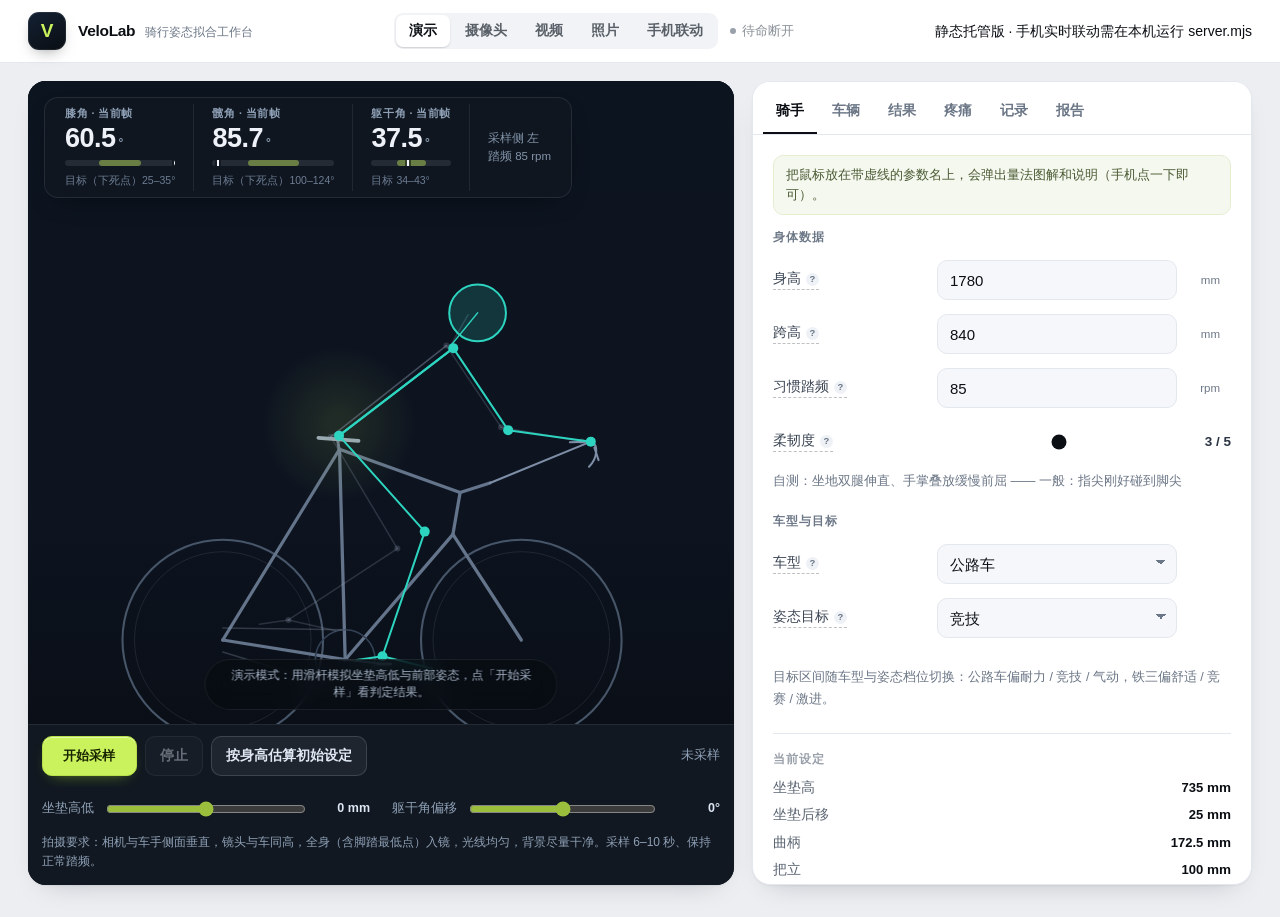
==== commit 26f00da2: "Auto standby: desktop joins room on load, phone frames switch view" ====
--- a/index.html
+++ b/index.html
@@ -116,7 +116,7 @@
             <label class="btn file-btn">复制链接<input type="button" id="btn-phone-copy" hidden></label>
           </div>
           <div class="phone-short">也可以只记这个：<code id="phone-short">https://&lt;电脑IP&gt;:4173/phone.html</code> — 房间码会自动同步，电脑重启换码也不用改链接；只有电脑的局域网 IP 变了才需要重新复制。</div>
-          <div class="phone-hint">手机浏览器打开上面的地址（证书告警点「高级 → 继续访问」），允许摄像头后点开始推流，画面就会实时出现在这里。手机页右上「横屏」键会把页面转成横屏全屏；房间小时可以切 <b>4:3 画幅</b>（上下视野更多）。镜头下拉里若有 <b>超广角 / 0.5×</b> 就直接选，没有的话下面那行会告诉你是本机没暴露广角镜头，而不是按钮坏了。手机打不开？先在电脑上双击项目里的 <b>开启手机访问.bat</b> 并点「是」，再让手机重开链接。</div>
+          <div class="phone-hint">手机浏览器打开上面的地址（证书告警点「高级 → 继续访问」），允许摄像头后点开始推流即可——<b>电脑页面一打开就自动在房间待命，收到手机画面会自动切到手机联动视图</b>，不用先点模式按钮。手机页右上「横屏」键会把页面转成横屏全屏；房间小时可以切 <b>4:3 画幅</b>（上下视野更多）。镜头下拉里若有 <b>超广角 / 0.5×</b> 就直接选，没有的话下面那行会告诉你是本机没暴露广角镜头，而不是按钮坏了。手机打不开？先在电脑上双击项目里的 <b>开启手机访问.bat</b> 并点「是」，再让手机重开链接。</div>
           <details class="help phone-help" open>
             <summary>它能识别什么、能测多准（先看这个再踩）</summary>
             <ul>
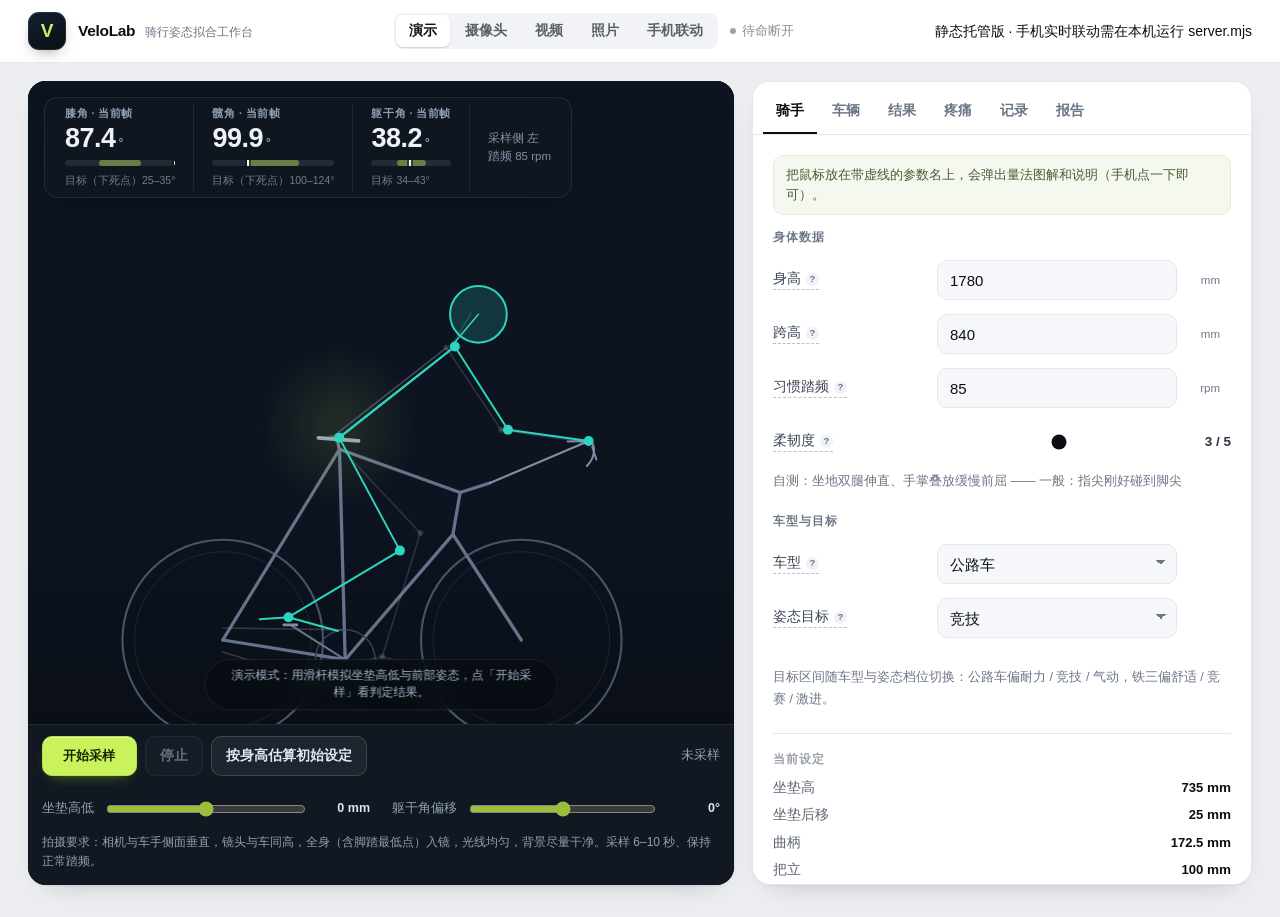
==== commit f798e3cf: "Link: retry loop, clickable status, no-store static files" ====
--- a/index.html
+++ b/index.html
@@ -116,7 +116,7 @@
             <label class="btn file-btn">复制链接<input type="button" id="btn-phone-copy" hidden></label>
           </div>
           <div class="phone-short">也可以只记这个：<code id="phone-short">https://&lt;电脑IP&gt;:4173/phone.html</code> — 房间码会自动同步，电脑重启换码也不用改链接；只有电脑的局域网 IP 变了才需要重新复制。</div>
-          <div class="phone-hint">手机浏览器打开上面的地址（证书告警点「高级 → 继续访问」），允许摄像头后点开始推流即可——<b>电脑页面一打开就自动在房间待命，收到手机画面会自动切到手机联动视图</b>，不用先点模式按钮。手机页右上「横屏」键会把页面转成横屏全屏；房间小时可以切 <b>4:3 画幅</b>（上下视野更多）。镜头下拉里若有 <b>超广角 / 0.5×</b> 就直接选，没有的话下面那行会告诉你是本机没暴露广角镜头，而不是按钮坏了。手机打不开？先在电脑上双击项目里的 <b>开启手机访问.bat</b> 并点「是」，再让手机重开链接。</div>
+          <div class="phone-hint">顶栏的连接状态可以点一下手动重连。手机浏览器打开上面的地址（证书告警点「高级 → 继续访问」），允许摄像头后点开始推流即可——<b>电脑页面一打开就自动在房间待命，收到手机画面会自动切到手机联动视图</b>，不用先点模式按钮。手机页右上「横屏」键会把页面转成横屏全屏；房间小时可以切 <b>4:3 画幅</b>（上下视野更多）。镜头下拉里若有 <b>超广角 / 0.5×</b> 就直接选，没有的话下面那行会告诉你是本机没暴露广角镜头，而不是按钮坏了。手机打不开？先在电脑上双击项目里的 <b>开启手机访问.bat</b> 并点「是」，再让手机重开链接。</div>
           <details class="help phone-help" open>
             <summary>它能识别什么、能测多准（先看这个再踩）</summary>
             <ul>
--- a/assets/ui.css
+++ b/assets/ui.css
@@ -157,6 +157,9 @@
 .phone-help a { color: #c9f25c; }
 
 /* ---------- 手机联动：自动分析状态（替代被隐藏的「开始采样」） ---------- */
+#link-state{cursor:pointer;}
+#link-state:hover span{color:#c9f25c;}
+
 .phone-short{font-size:12px;line-height:1.7;color:#8b98a9;margin:6px 0 0;}
 .phone-short code{font-family:ui-monospace,SFMono-Regular,Menlo,monospace;font-size:12px;color:#d7e0ea;background:rgba(255,255,255,.07);padding:1px 6px;border-radius:5px;}
 
